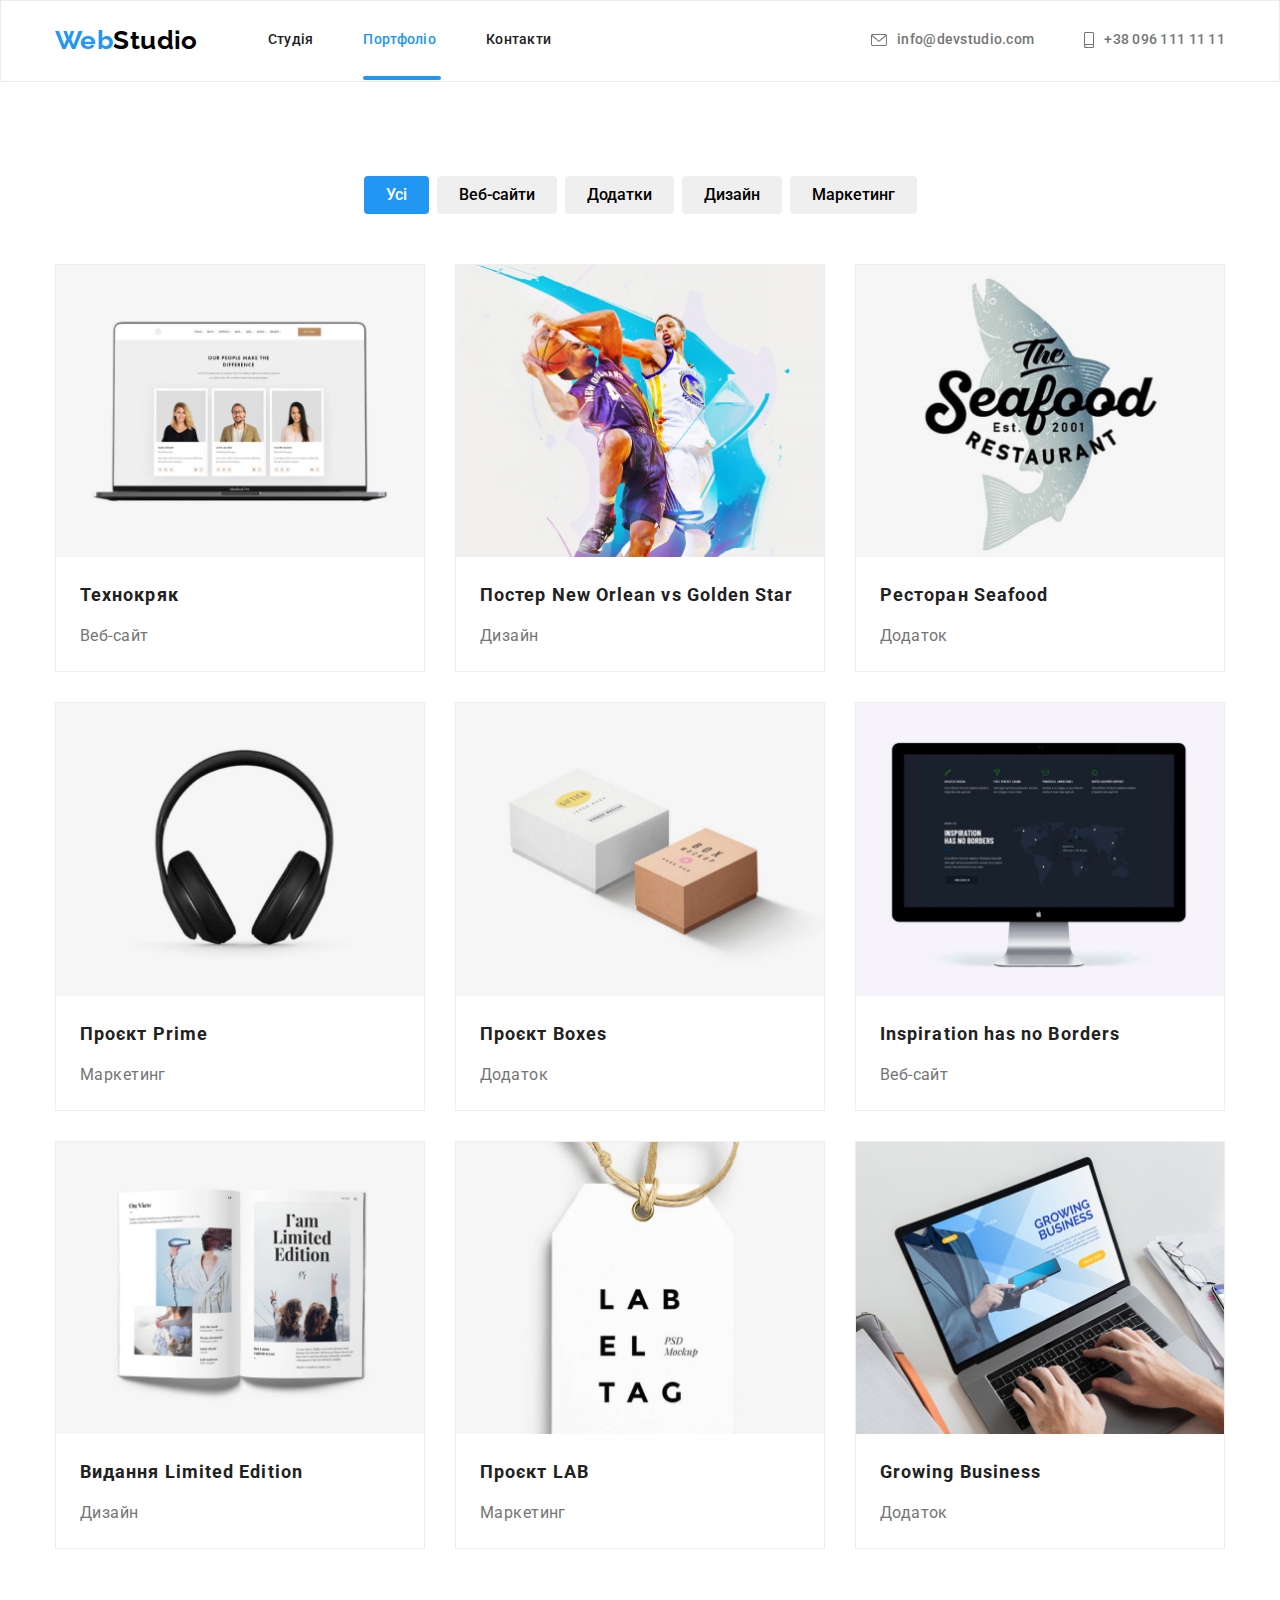
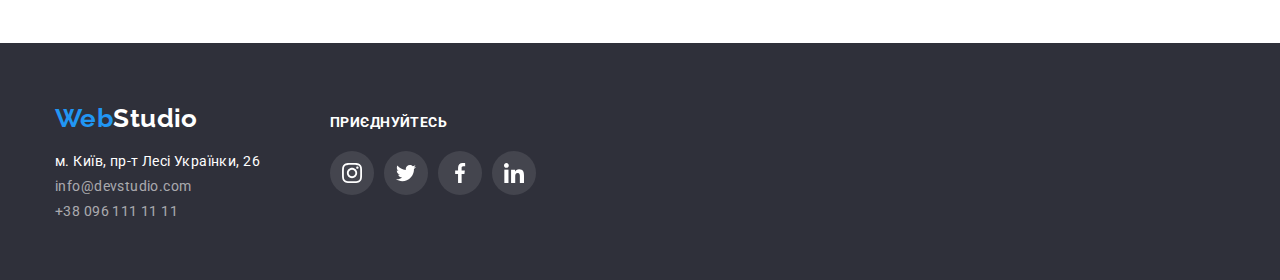
==== portfolio.html @ 60a37918 "виправляю переходи" ====
<!DOCTYPE html>
<html lang="uk">
<head>
    <meta charset="UTF-8">
    <meta name="viewport" content="width=device-width, initial-scale=1.0">
    <title>webstudio</title>
    <link rel="preconnect" href="https://fonts.googleapis.com">
    <link rel="preconnect" href="https://fonts.gstatic.com" crossorigin>
    <link href="https://fonts.googleapis.com/css2?family=Raleway:wght@700&family=Roboto:wght@400;500;700;900&display=swap"
        rel="stylesheet">
    <link rel="stylesheet" href="https://cdn.jsdelivr.net/npm/modern-normalize@1.1.0/modern-normalize.min.css">
    <link rel="stylesheet" href="./css/styles.css">
</head>
<body>
    <!--Шапка сайта-->
    <header class="page-header">
        <div class="container">
            <div class="page-header-container">
                <nav class="page-navigation">
                    <!--Логотип-->
                    <a class="logo link" href="./index.html"><span class="web">Web</span><span class="studio">Studio</span></a>
                        <ul class="menu-list list">
                            <li class="menu-item-studio">
                                <a class="menu-link link" href="./index.html">Студія</a>
                            </li>
                            <li class="menu-item">
                                <a class="menu-link-portfolio link" href="./portfolio.html">Портфоліо</a>
                            </li>
                            <li class="menu-item">
                                <a class="menu-link link" href="">Контакти</a>
                            </li> 
                        </ul>
                </nav>
                <div>
                    <ul class="menu-list list">
                        <li class="menu-contact">
                            <a class="contact-email link" href="mail:info@devstudio.com">
                                <svg  aria-label="іконка емейлу" class="contact-email-icon" width="16" height="12">
                                   <use href="./images/sprite.svg#icon-email"></use>
                                </svg>info@devstudio.com</a>                                
                        </li>
                        <li class="menu-contact">
                            <a class="contact-phone-number link" href="tel:+380961111111">
                                <svg  aria-label="іконка смфртфону" class="contact-phone-number-icon" width="10" height="16">
                                    <use href="./images/sprite.svg#icon-smartphone"></use>
                                 </svg>+38 096 111 11 11</a>
                        </li>
                    </ul>
                </div> 
            </div>           
        </div>               
    </header>    
    <main>
        <!--Герой-->  
        <section class="section">
            <div class="container">                        
                <h1 class="filters">filters</h1>
                    <ul class="filters-list list">
                        <li class="btn-card">
                            <button class="modal-open-btn-all" type="button">Усі</button>
                        </li>                     
                        <li class="btn-card">
                            <button class="modal-open-btn-portfolio" type="button">Веб-сайти</button>
                        </li>
                        <li class="btn-card">
                            <button class="modal-open-btn-portfolio" type="button">Додатки</button>
                        </li>
                        <li class="btn-card">
                            <button class="modal-open-btn-portfolio" type="button">Дизайн</button>
                        </li>
                        <li class="btn-card">
                            <button class="modal-open-btn-portfolio" type="button">Маркетинг</button>
                        </li>       
                    </ul>               
                
                    <ul class="portfolio-list">
                        <li class="portfolio-card"> 
                            <a href="" class="portfolio-card-link link">
                                <div class="portfolio-card-link-img-wrapper">
                                    <img src="./images/imgwebsite.jpg" alt="tehnokrjak" width="370" height="294"/>
                                    <p class="overlay-portfolio-card">Ресурс пропонує комплексні пропозиції з різним рівнем функціоналу та сервісів. Все це дозволить відвідувачу отримати вичерпні відомості про компанію чи приватну особу.
                                    </p>
                                </div>    
                                    <h2 class="projects-name">Технокряк</h2>
                                        <p class="projects-text">
                                            Веб-сайт
                                        </p>
                                        
                            </a>
                        </li>       
                        
                        <li class="portfolio-card">
                            <a href="" class="portfolio-card-link link">
                                <img src="./images/imgposter.jpg" alt="basketball" width="370" height="294"/>
                                    <h2 class="projects-name">Постер New Orlean vs Golden Star</h2>
                                        <p class="projects-text">
                                            Дизайн
                                        </p>
                            </a>            
                        </li>

                        <li class="portfolio-card">
                            <a href="" class="portfolio-card-link link">
                                <img src="./images/imgrestaurant.jpg" alt="fish" width="370" height="294"/>
                                    <h2 class="projects-name">Ресторан Seafood</h2>
                                        <p class="projects-text">
                                            Додаток
                                        </p>
                            </a>
                        </li>

                        <li class="portfolio-card">
                            <a href="" class="portfolio-card-link link">
                                <img src="./images/imgprime.jpg" alt="headphones" width="370" height="294"/>
                                    <h2 class="projects-name">Проєкт Prime</h2>
                                        <p class="projects-text">
                                            Маркетинг
                                        </p>
                            </a>
                        </li>

                        <li class="portfolio-card">
                            <a href="" class="portfolio-card-link link">
                                <img src="./images/imgboxes.jpg" alt="boxes" width="370" height="294"/>
                                    <h2 class="projects-name">Проєкт Boxes</h2>
                                        <p class="projects-text">
                                            Додаток
                                        </p>
                            </a>         
                        </li>

                        <li class="portfolio-card">
                            <a href="" class="portfolio-card-link link">
                                <img src="./images/imgwebsite2.jpg" alt="computer" width="370" height="294"/>
                                    <h2 class="projects-name">Inspiration has no Borders</h2>
                                        <p class="projects-text">
                                            Веб-сайт
                                        </p>
                            </a>
                        </li>

                        <li class="portfolio-card">
                            <a href="" class="portfolio-card-link link">
                                <img src="./images/imgedition.jpg" alt="book" width="370" height="294"/>
                                    <h2 class="projects-name">Видання Limited Edition</h2>
                                        <p class="projects-text">
                                            Дизайн
                                        </p>
                            </a>
                        </li>

                        <li class="portfolio-card">
                            <a href="" class="portfolio-card-link link">
                                <img src="./images/imgprojektlab.jpg" alt="tag" width="370" height="294"/>
                                    <h2 class="projects-name">Проєкт LAB</h2>
                                        <p class="projects-text">
                                            Маркетинг
                                        </p>
                            </a>
                        </li>

                        <li class="portfolio-card">
                            <a href="" class="portfolio-card-link link">
                                <img src="./images/imgaddition.jpg" alt="Business" width="370" height="294"/>
                                    <h2 class="projects-name">Growing Business</h2>
                                        <p class="projects-text">
                                            Додаток
                                        </p>
                            </a>
                        </li>                        
                    </ul>            
            </div>       
        </section>
         
    </main>
    <!--Підвал-->
    <footer class="footer">            
        <div class="container">
            <div class="adress-wrapper">
                <!--Логотип-->
                <a class="logo link" href="./index.html"><span class="web">Web</span><span class="studio-dark">Studio</span></a>
            
                <!--Адреса-->
                <address>
                    <ul class="footer-list">
                        <li class="adress">
                            <a class="adress-link link" href="">м. Київ, пр-т Лесі Українки, 26</a>
                        </li>
                        <li class="email">
                            <a class="footer-contact link" href="mail:info@devstudio.com">info@devstudio.com</a>
                        </li>
                        <li class="phone">
                            <a class="footer-contact link" href="tel:+380961111111">+38 096 111 11 11</a>
                        </li>
                    </ul>
                </address>      
            </div>                  
            <div class="footer-social-wrapper">
                <!--Соціальні мережі-->                
                    <h2 class="footer-social-title">приєднуйтесь</h2>
                        <ul class="footer-social-list list">
                            <li class="footer-social-list-icon">
                                <a href="" class="footer-social-list-link">
                                    <svg aria-label="instagram icon" class="social-list-icon">
                                        <use href="./images/sprite.svg#icon-instagram"></use>
                                    </svg>
                                </a>
                            </li>
                            <li class="footer-social-list-icon">
                                <a href="" class="footer-social-list-link">
                                    <svg aria-label="twitter icon" class="social-list-icon">
                                        <use href="./images/sprite.svg#icon-twitter"></use>
                                    </svg>
                                </a>
                            </li>
                            <li class="footer-social-list-icon">
                                <a href="" class="footer-social-list-link">
                                    <svg aria-label="facebook icon" class="social-list-icon">
                                        <use href="./images/sprite.svg#icon-facebook"></use>
                                    </svg>
                                </a>
                            </li>
                            <li class="footer-social-list-icon">
                                <a href="" class="footer-social-list-link">
                                    <svg aria-label="linkedin icon" class="social-list-icon">
                                        <use href="./images/sprite.svg#icon-linkedin"></use>
                                    </svg>
                                </a>
                            </li>
                        </ul>           
            </div>               
        </div>       
    </footer>     
</body>
</html>
---- css/styles.css ----
:root{
--primary-font: 'Roboto', sans-serif;
--secondary-font: 'Raleway', sans-serif;
--primary-text-color-theme-dark: #FFFFFF;
--secondary-text-color-theme-dark: rgba(255, 255, 255, 0.6);
--primary-text-color-theme-light:#757575 ;
--secondary-text-color-theme-light:#000000;
--primary-text-color-title: #212121;
--accent-color:#2196F3;
}

body{
    font-family: var(--primary-font);
    background-color: #fff;
    font-size: 14px;
    line-height: 1.14;
    letter-spacing: 0.03em;
}

html{
    box-sizing: border-box;
}

*::after
*::before{
    box-sizing: inherit;
}

.container{
    width: 1200px;
    margin-left: auto;
    margin-right: auto;
    padding-left: 15px;
    padding-right: 15px;
}

.page-header{
    background-color: #fff;
    padding-top: 24px;
    padding-bottom: 25px;
    border: 1px solid #ECECEC;
}

h1,
h2,
h3,
h4,
p{
    margin-top: 0;
    margin-bottom: 0;
}

ul,ol{
    margin-top: 0;
    margin-bottom: 0;
    padding-left: 0;
}

.link{
    text-decoration: none;
}

.list{
    list-style: none;
    padding-left: 0;
    margin: 0;
    display: flex;
    gap: 30px;
}

img{
    display: block;
    max-width: 100%;
    height: auto;
}

button{
    cursor: pointer;
}

/*--HEADER--*/

.logo{
    font-family: var(--secondary-font);
    font-weight: 700;
    font-size: 26px;
    line-height: 1.19;
    /* identical to box height */
    margin-right: 70px;
}

.web{
    color: var(--accent-color);
}

.studio{
    color: var(--secondary-text-color-theme-light);
}

.studio-dark{
    color:var(--primary-text-color-theme-dark);
}

.page-header-container{
    display: flex ;
    align-items: center;
    justify-content: space-between;
}

.page-navigation{
    display: flex ;
    align-items: center;
}

.menu-list{
    display: flex ;
    align-items: center;
    column-gap: 50px;
}

.menu-contact,    
.menu-item-studio,
.menu-item{
    font-weight: 500;
    letter-spacing: 0.02em;
    transition-property: color;
}

.menu-link{
    font-weight: 500;
    letter-spacing: 0.02em;
    color:var(--primary-text-color-title);
    transition-property: color;
}

.menu-link-studio{
    color: var(--accent-color);
    transition-property: color;
}

.menu-link-studio::after{
    position: absolute;
    content:"";
    display: block;
    width: 48px;
    height: 4px;
    background: var(--accent-color);
    border-radius: 2px;
    top: 76px;
}

.menu-link:hover,
.menu-link:focus{
    color: var(--accent-color);
}

.menu-item-studio:hover,
.menu-item:focus{
    color: var(--accent-color);
    cursor: pointer;
}

.contact-email,
.contact-phone-number{
    display: flex;
    font-weight: 500;
    letter-spacing: 0.02em;
    color: var(--primary-text-color-theme-light);
    align-items: center;
}

.contact-email-icon,
.contact-phone-number-icon{
    margin-right: 10px;
    fill: currentColor;
    transition-property: color;
}

.contact-email-icon:hover,
.contact-email-icon:focus{
    color: var(--accent-color);
}

.contact-email:hover,
.contact-email:focus{
    color: var(--accent-color);
    transition: transform 250ms cubic-bezier(0.4, 0, 0.2, 1)
}


/*--HERO--*/

.section{
    padding-top: 94px;
    padding-bottom: 94px;
}

.hero{
    padding: 200px 0; 
    background-color: #C4C4C4;
    background-image: linear-gradient(to right, rgba(47, 48, 58, 0.4), rgba(47, 48, 58, 0.4)),url(../images/hero/hero-desktop.jpg);
    background-size: cover;
    text-align: center;
    max-width: 1600px;
    margin: 0 auto;
    background-repeat: no-repeat;
    background-position: center;
}   

.overlay-hero{
    position: absolute;
    height: 100%;
    left: 0px;
    top: 0px;
    background: rgba(47, 48, 58, 0.4);
    overflow:auto;
    transform: translate Y (100%);
    transition: transform 250ms cubic-bezier(0.4, 0, 0.2, 1)
}

.hero-wrapper{
    position: relative;
    overflow: hidden;
}

.hero-wrapper .overlay-hero:hover,
.hero-wrapper .overlay-hero:hover:focus{
    transform: translate Y (100%);
    transition: transform 250ms cubic-bezier(0.4, 0, 0.2, 1);
    transform: translateY(0%);
}

.hero-title{
    font-weight: 900;
    font-size: 44px;
    line-height: 1.36;
    /* or 136% */
    text-align: center;
    letter-spacing: 0.06em;
    text-transform: uppercase;
    color: var(--primary-text-color-theme-dark);
    width: 696px;
    margin-left: auto;
    margin-right: auto;
    margin-bottom: 30px;
}

.modal-open-btn{
    background-color:var(--accent-color);
    font-weight: 700;
    font-size: 16px;
    line-height: 1.87;
     /* identical to box height, or 188% */
    display: inline-block;
    align-items: center;
    text-align: center;
    color: var(--primary-text-color-theme-dark);
    border: none;
    border-radius: 4px;
    width: 216px;
    height: 50px;
    transition: transform 250ms cubic-bezier(0.4, 0, 0.2, 1)
}

.modal-open-btn-all{
    font-family: var(--primary-font);
    font-weight: 500;
    font-size: 16px;
    line-height: 1.63;
    /* identical to box height, or 162% */
    text-align: center;
    background-color:var(--accent-color);
    color: var(--primary-text-color-theme-dark);
    border: none;
    border-radius: 4px;
    padding: 6px 22px;
    transition: transform 250ms cubic-bezier(0.4, 0, 0.2, 1)
}


.modal-open-btn-all:hover,
.modal-open-btn-all:focus{
    box-shadow: 0px 3px 1px rgba(0, 0, 0, 0.1), 0px 1px 2px rgba(0, 0, 0, 0.08), 0px 2px 2px rgba(0, 0, 0, 0.12);
    border-radius: 4px;
}

.modal-open-btn:hover,
.modal-open-btn:focus{
    background:var(--accent-color);
    color: var(--primary-text-color-theme-dark);
}

/*--PORTFOLIO--*/

.filters-list{
    display: flex ;
    justify-content: center;
    gap: 8px;
    margin-bottom: 50px;    
}

.portfolio-list{
    list-style: none;
    display: flex ;
    flex-wrap: wrap;
    gap: 30px;
}

.portfolio-card-link{
    display: block;
}

.portfolio-card-link:hover,
.portfolio-card-link:focus{
    box-shadow: 0px 1px 1px rgba(0, 0, 0, 0.12), 0px 4px 4px rgba(0, 0, 0, 0.06), 1px 4px 6px rgba(0, 0, 0, 0.16);
    transition: transform 250ms cubic-bezier(0.4, 0, 0.2, 1)
}

.modal-open-btn-portfolio{
    font-family: var(--primary-font);
    font-weight: 500;
    font-size: 16px;
    line-height: 1.63;
    /* identical to box height, or 162% */
    text-align: center;
    border: none;
    border-radius: 4px;
    padding: 6px 22px;
}

.modal-open-btn-portfolio:hover,
.modal-open-btn-portfolio:focus{
    background-color:var(--accent-color);
    color: var(--primary-text-color-theme-dark);
    box-shadow: 0px 3px 1px rgba(0, 0, 0, 0.1), 0px 1px 2px rgba(0, 0, 0, 0.08), 0px 2px 2px rgba(0, 0, 0, 0.12);
    border-radius: 4px;
    transition: transform 250ms cubic-bezier(0.4, 0, 0.2, 1)
}

.overlay-portfolio-card{
    position: absolute;
    width: 100%;
    height: 100%;
    top: 0;
    font-family: 'Roboto';
    font-style: normal;
    font-weight: 400;
    font-size: 18px;
    line-height: 1.56;
    /* or 156% */
    letter-spacing: 0.03em;
    color: #FFFFFF;
    padding: 63px 24px;
    background: rgba(33, 150, 243, 0.9);
    transform: translateY(100%);
    transform: transform 250ms linear;
}

.portfolio-card-link-img-wrapper{
    position: relative;
    overflow: hidden;
}

.portfolio-card-link-img-wrapper:hover .overlay-portfolio-card,
.portfolio-card-link-img-wrapper:focus .overlay-portfolio-card{
    transform: translate Y (100%);
    transition: transform 250ms cubic-bezier(0.4, 0, 0.2, 1);
    transform: translateY(0%);
}

.menu-link-portfolio::after{
    position: absolute;
    content:"";
    display: block;
    width: 78px;
    height: 4px;
    background: var(--accent-color);
    border-radius: 2px;
    top: 76px;
}

.menu-link-portfolio{
    color: var(--accent-color);
}

.portfolio-card{
    border: 1px solid #EEEEEE;
    flex-basis: calc(( 100% - 60px ) / 3);
}

/*--FEATURES--*/

.features-card{
    width: 270px;
    flex-basis: calc((100%-90px)/4);
}

.features-card-icon{
    background: #F5F4FA;
    border-radius: 4px;
    margin-bottom: 30px;
    height: 120px;
    display: flex;
    align-items: center;
    justify-content: center;
}

.features,
.filters,
.visually-hidden {
    position: absolute;
    white-space: nowrap;
    width: 1px;
    height: 1px;
    overflow: hidden;
    border: 0;
    padding: 0;
    clip: rect(0 0 0 0);
    clip-path: inset(50%);
    margin: -1px;
    color: var(--primary-text-color-theme-dark);
}

.features-name{
    font-size: 14px;
    line-height: 1.14;
    text-transform: uppercase;
    margin-bottom: 10px;
}

.projects-name{
    font-size: 18px;
    line-height: 2;
    /* identical to box height, or 200% */
    letter-spacing: 0.06em;
    padding-top: 20px;
    padding-left: 24px;
    padding-right: 24px;
    margin-bottom: 4px;
    color: #212121;
}

.features-text{
    line-height: 1.71;
    /* or 171% */
    color: var(--primary-text-color-theme-light);
}

.projects-text{
    font-size: 16px;
    line-height: 1.88;
    /* identical to box height, or 188% */
    color: var(--primary-text-color-theme-light);
    padding-top: 4px;
    padding-bottom: 20px;
    padding-left: 24px;
    padding-right: 24px;
}

/*--ACTIVITY--*/

.about-activity{
    padding-top: 0;
}

.box{
    position: relative;
}

.label{
    position: absolute;
    top: 100%;
    left: 100%;
    width: 370px;
    height: 70px;
    background: rgba(47, 48, 58, 0.8);
    transform: translate(-100%, -100%);
}

.box-text{
    font-weight: 700;
    font-size: 14px;
    line-height: 1.42;
    text-align: center;
    letter-spacing: 0.03em;
    text-transform: uppercase;
    color: #FFFFFF;
    margin-top: 27px;
    margin-bottom: 27px;
}

/*--TEAM--*/

.team{
    background-color: #F5F4FA;;
}

.social-list-icon{
    width: 20px;
    height: 20px;
    fill: currentColor;
}

.social-list{
    display: flex;
    justify-content: center;
    column-gap: 10px;
}

.social-list-link{
    display: flex;
    align-items: center;
    justify-content: center;
    width: 44px;
    height: 44px;
    border-radius: 50%; 
    background-color: var(--primary-text-color-theme-dark);  
    color: #AFB1B8; 
}

.social-list-link:hover,
.social-list-link:focus{
    background-color: var(--accent-color);
    color: var(--primary-text-color-theme-dark);
    transition: transform 250ms cubic-bezier(0.4, 0, 0.2, 1)
}

.social-list-icon:hover ,
.social-list-icon:focus {
    background-color: var(--accent-color);
}

.team-card{
    flex-basis: calc((100%-90px)/4);
    background: var(--primary-text-color-theme-dark);
    /* material shadow v1 */
    box-shadow: 0px 1px 3px rgba(0, 0, 0, 0.12), 0px 1px 1px rgba(0, 0, 0, 0.14), 0px 2px 1px rgba(0, 0, 0, 0.2);
    border-radius: 0px 0px 4px 4px;
}

.team-content-wrapper{
    padding-top: 30px;
    padding-bottom: 30px;
    box-shadow: 0px 1px 3px rgba(0, 0, 0, 0.12), 0px 1px 1px rgba(0, 0, 0, 0.14), 0px 2px 1px rgba(0, 0, 0, 0.2);
    border-radius: 0px 0px 4px 4px;
}

.section-title{
    font-size: 36px;
    line-height: 1.17;
    text-align: center;
    margin-bottom: 50px;
}

.team-name{
    font-weight: 500;
    font-size: 16px;
    line-height: 1.19;
    /* identical to box height */
    text-align: center;
    margin: 0 0 10px 0;
}

.team-name-profession{
    font-size: 16px;
    line-height: 1.18;
    /* identical to box height */
    text-align: center;
    color: var(--primary-text-color-theme-light);
    margin-bottom: 16px;
}

/*--CLIENTS--*/

.customers-logo{
    fill: currentColor;
}

.customers-card{
    width: 170px;
    height: 92px;
    border: 1px solid #AFB1B8;
    border-radius: 4px;
}

.customers-card:hover,
.customers-card:focus{
    border-color: var(--accent-color);
    transition: transform 250ms cubic-bezier(0.4, 0, 0.2, 1)
}

.customers-list{
    display: flex;
    column-gap: 30px;
}

.customers-link{
    width: 100%;
    height: 100%;
    display: flex;
    align-items: center;
    justify-content: center;
    color: #AFB1B8;
}
  

.customers-link:hover,
.customers-link:focus{
    color: var(--accent-color);
    transition: transform 250ms cubic-bezier(0.4, 0, 0.2, 1)
}

/*--FOOTER--*/

.footer-social-list-link:hover,
.footer-social-list-link:focus{
    background-color: var(--accent-color);
    transition: transform 250ms cubic-bezier(0.4, 0, 0.2, 1)
}

.footer-social-title{
    font-size: 14px;
    line-height: 1.14;
    letter-spacing: 0.03em;
    text-transform: uppercase;
    color: var(--primary-text-color-theme-dark);
    margin-bottom: 20px;
}

.footer-social-list-link{
    display: flex;
    align-items: center;
    justify-content: center;
    width: 44px;
    height: 44px;
    border-radius: 50%;
    background-color: rgba(255, 255, 255, 0.1);
    color: var(--primary-text-color-theme-dark);
}

.footer{
    background-color: #2F303A;
    padding: 60px 0;
}

.footer .container{
    display: flex;
    gap: 70px;
    align-items: baseline;
}

.footer .logo{
    margin-right: 0;
    display: block;
    margin-bottom: 20px;
}

.footer-list{
    list-style: none;
    margin-right: 0;
    margin-bottom: 0;
    display: flex;
    flex-direction: column;
    gap: 9px;
}

.adress,
.email,
.phone{
    font-style: normal;
 }

.adress-link{
    color: var(--primary-text-color-theme-dark);
    margin-right: 0;
    margin-bottom: 9px;
}

.footer-contact{
    margin-bottom: 9px;
    color: var(--secondary-text-color-theme-dark);
}   

.footer-contact:hover,
.footer-contact:focus{
    color: var(--accent-color);
    transition: transform 250ms cubic-bezier(0.4, 0, 0.2, 1)
}

.footer-social-list{
    gap: 10px;
}

.backdrop{
    position: absolute;
    width: 528px;
    height: 581px;
    left: 536px;
    top: 221px;
    background: #FFFFFF;
    box-shadow: 0px 1px 3px rgba(0, 0, 0, 0.12), 0px 1px 1px rgba(0, 0, 0, 0.14), 0px 2px 1px rgba(0, 0, 0, 0.2);
    border-radius: 4px;
    opacity: 1;
    visibility: visible;
    pointer-events: auto;
    transition: opasity 250ms cubic-bezier(0.4, 0, 0.2, 1), visibility 250ms cubic-bezier(0.4, 0, 0.2, 1);
}

.backdrop.is-hidden{
    visibility: hidden;
    opacity: 0;
    pointer-events: none;
}

.modal{
    position: absolute; 
    width: 528px;
    height: 581px;
    left: 50%;
    top: 50%;
    background: rgba(0, 0, 0, 0.2);
    transform: translate(-50%, -50%);
}

.modal-close-btn{
    position: absolute;
    top: 0;
    right: 0;
    display: flex;
    align-items: center;
    justify-content: center;
    width: 30px;
    height: 30px;
    border-radius: 50%;
    background: #FFFFFF;
    border: 1px solid rgba(0, 0, 0, 0.1);
    padding: 0;
}
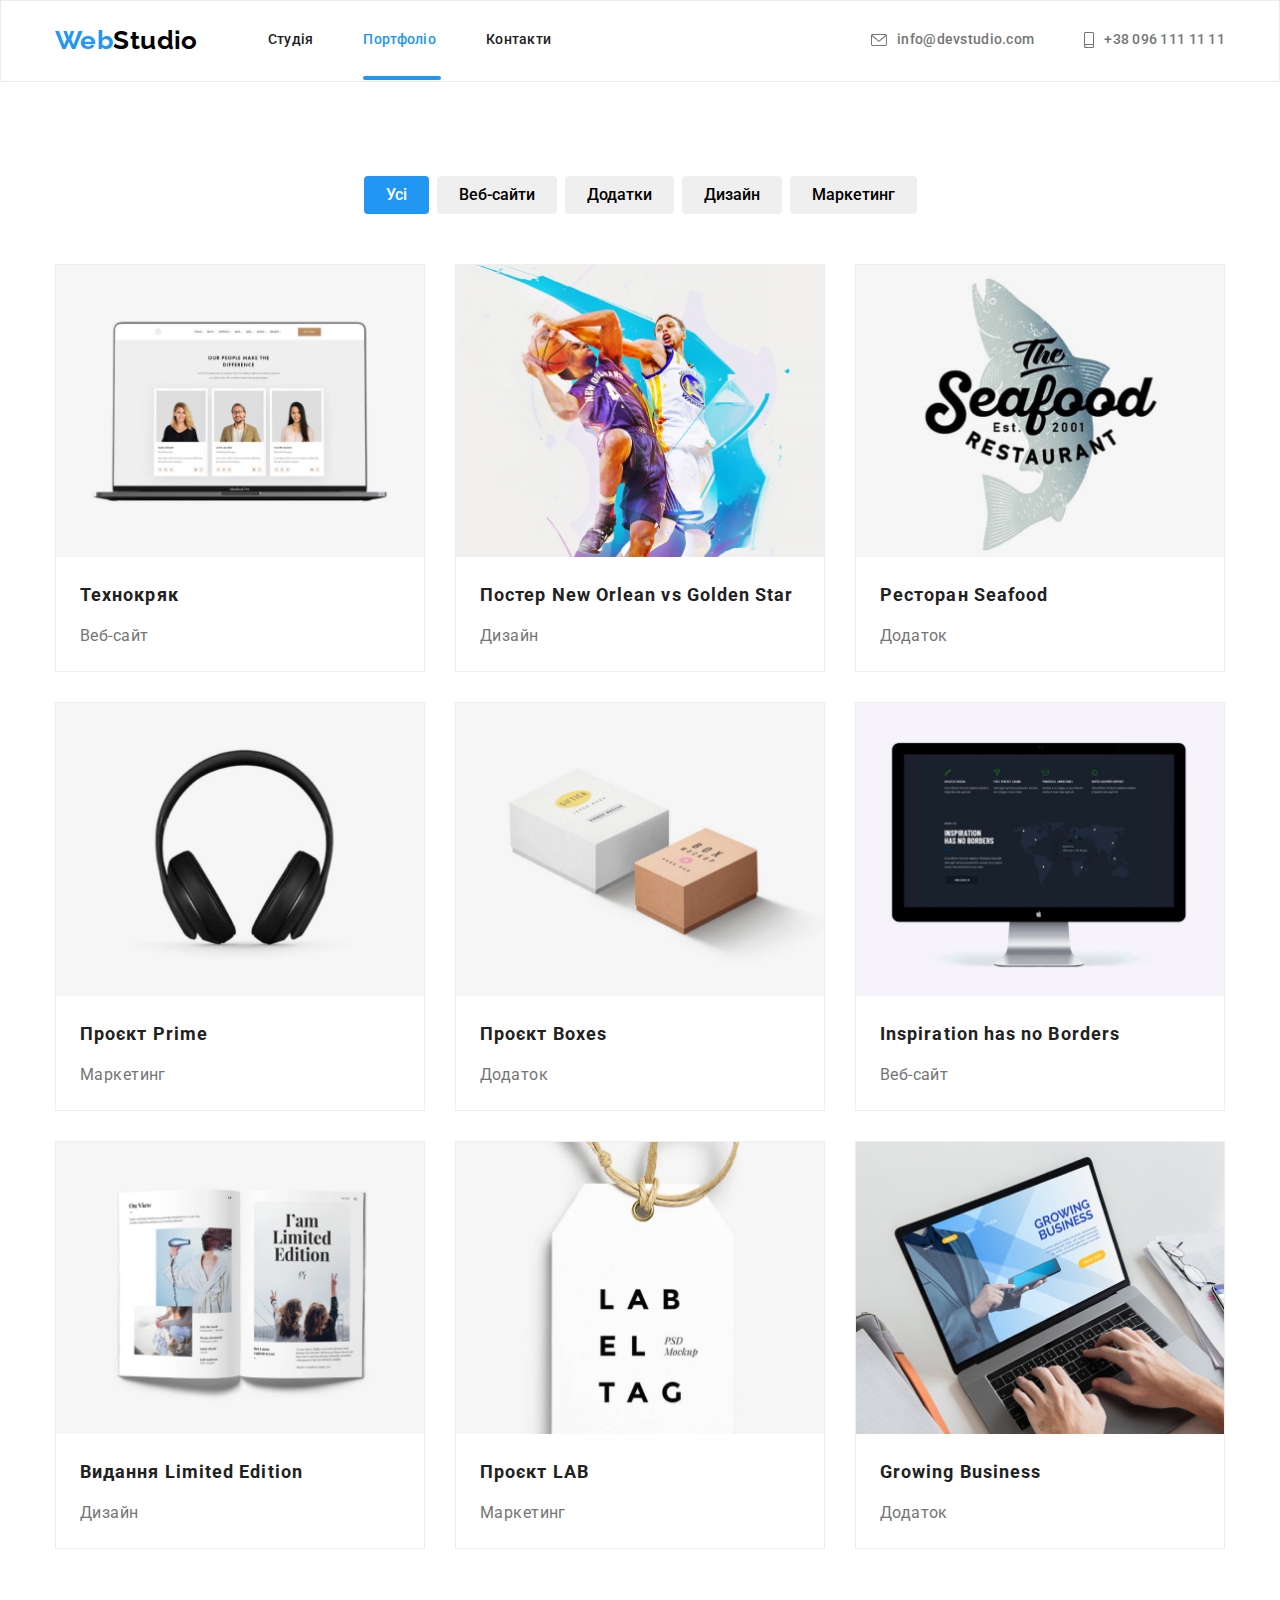
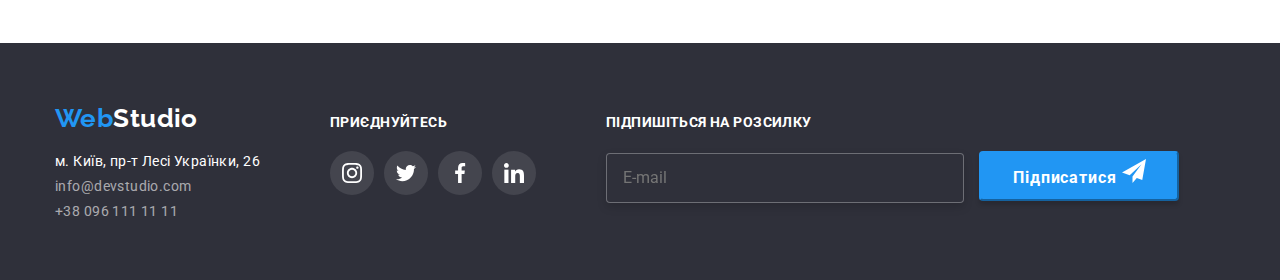
==== commit 480282fc: "додаю репозиторій дз 6" ====
--- a/portfolio.html
+++ b/portfolio.html
@@ -228,7 +228,23 @@
                                 </a>
                             </li>
                         </ul>           
-            </div>               
+            </div>  
+            <!--Розсилка-->
+            <div>
+                <h2 class="footer-email-title">Підпишіться на розсилку</h2>
+                <span class="footer-email-input-wrapper">
+                    <input type="text"
+                    class="footer-email-input-form"
+                    required pattern="[a-z]+"
+                    name="user_name"
+                    placeholder="E-mail"/>
+                    <button type="submit" class="footer-email-button-submit">
+                        Підписатися
+                        <svg aria-label="іконка повідомлення" class="footer-email-input-form-icon" width="24" height="24">
+                            <use href="./images/sprite.svg#icon-send"></use>
+                        </svg></button>
+                </span>    
+            </div>                          
         </div>       
     </footer>     
 </body>
--- a/css/styles.css
+++ b/css/styles.css
@@ -118,24 +118,28 @@
     column-gap: 50px;
 }
 
+.menu-item-studio,
+.menu-item{
+    transition: color 250ms cubic-bezier(0.4, 0, 0.2, 1)
+}
+
+
 .menu-contact,    
 .menu-item-studio,
 .menu-item{
     font-weight: 500;
     letter-spacing: 0.02em;
-    transition-property: color;
 }
 
 .menu-link{
     font-weight: 500;
     letter-spacing: 0.02em;
     color:var(--primary-text-color-title);
-    transition-property: color;
+    transition: color 250ms cubic-bezier(0.4, 0, 0.2, 1)
 }
 
 .menu-link-studio{
     color: var(--accent-color);
-    transition-property: color;
 }
 
 .menu-link-studio::after{
@@ -167,13 +171,13 @@
     letter-spacing: 0.02em;
     color: var(--primary-text-color-theme-light);
     align-items: center;
+    transition: color 250ms cubic-bezier(0.4, 0, 0.2, 1)
 }
 
 .contact-email-icon,
 .contact-phone-number-icon{
     margin-right: 10px;
     fill: currentColor;
-    transition-property: color;
 }
 
 .contact-email-icon:hover,
@@ -183,10 +187,18 @@
 
 .contact-email:hover,
 .contact-email:focus{
+    color: var(--accent-color);  
+}
+
+.contact-phone-number:hover,
+.contact-phone-number:focus{
     color: var(--accent-color);
-    transition: transform 250ms cubic-bezier(0.4, 0, 0.2, 1)
-}
-
+}
+
+.contact-phone-number-icon:hover,
+.contact-phone-number-icon:focus{
+    color: var(--accent-color);
+}
 
 /*--HERO--*/
 
@@ -259,7 +271,8 @@
     border-radius: 4px;
     width: 216px;
     height: 50px;
-    transition: transform 250ms cubic-bezier(0.4, 0, 0.2, 1)
+    transition: background-color 250ms cubic-bezier(0.4, 0, 0.2, 1);
+    transition: color 250ms cubic-bezier(0.4, 0, 0.2, 1)
 }
 
 .modal-open-btn-all{
@@ -274,9 +287,9 @@
     border: none;
     border-radius: 4px;
     padding: 6px 22px;
-    transition: transform 250ms cubic-bezier(0.4, 0, 0.2, 1)
-}
-
+    transition: background-color 250ms cubic-bezier(0.4, 0, 0.2, 1);
+    transition: color 250ms cubic-bezier(0.4, 0, 0.2, 1)
+}
 
 .modal-open-btn-all:hover,
 .modal-open-btn-all:focus{
@@ -308,24 +321,24 @@
 
 .portfolio-card-link{
     display: block;
+    transition: box-shadow 250ms cubic-bezier(0.4, 0, 0.2, 1);
 }
 
 .portfolio-card-link:hover,
 .portfolio-card-link:focus{
     box-shadow: 0px 1px 1px rgba(0, 0, 0, 0.12), 0px 4px 4px rgba(0, 0, 0, 0.06), 1px 4px 6px rgba(0, 0, 0, 0.16);
-    transition: transform 250ms cubic-bezier(0.4, 0, 0.2, 1)
 }
 
 .modal-open-btn-portfolio{
     font-family: var(--primary-font);
     font-weight: 500;
     font-size: 16px;
-    line-height: 1.63;
-    /* identical to box height, or 162% */
+    line-height: 1.62;
     text-align: center;
     border: none;
     border-radius: 4px;
     padding: 6px 22px;
+    transition: background-color 250ms cubic-bezier(0.4, 0, 0.2, 1), color 250ms cubic-bezier(0.4, 0, 0.2, 1), box-shadow 250ms cubic-bezier(0.4, 0, 0.2, 1);
 }
 
 .modal-open-btn-portfolio:hover,
@@ -333,8 +346,7 @@
     background-color:var(--accent-color);
     color: var(--primary-text-color-theme-dark);
     box-shadow: 0px 3px 1px rgba(0, 0, 0, 0.1), 0px 1px 2px rgba(0, 0, 0, 0.08), 0px 2px 2px rgba(0, 0, 0, 0.12);
-    border-radius: 4px;
-    transition: transform 250ms cubic-bezier(0.4, 0, 0.2, 1)
+    border-radius: 4px;    
 }
 
 .overlay-portfolio-card{
@@ -347,13 +359,12 @@
     font-weight: 400;
     font-size: 18px;
     line-height: 1.56;
-    /* or 156% */
     letter-spacing: 0.03em;
     color: #FFFFFF;
     padding: 63px 24px;
     background: rgba(33, 150, 243, 0.9);
     transform: translateY(100%);
-    transform: transform 250ms linear;
+    transition: transform 250ms cubic-bezier(0.4, 0, 0.2, 1);
 }
 
 .portfolio-card-link-img-wrapper{
@@ -361,8 +372,8 @@
     overflow: hidden;
 }
 
-.portfolio-card-link-img-wrapper:hover .overlay-portfolio-card,
-.portfolio-card-link-img-wrapper:focus .overlay-portfolio-card{
+.portfolio-card-link:hover .overlay-portfolio-card,
+.portfolio-card-link:focus .overlay-portfolio-card{
     transform: translate Y (100%);
     transition: transform 250ms cubic-bezier(0.4, 0, 0.2, 1);
     transform: translateY(0%);
@@ -431,7 +442,6 @@
 .projects-name{
     font-size: 18px;
     line-height: 2;
-    /* identical to box height, or 200% */
     letter-spacing: 0.06em;
     padding-top: 20px;
     padding-left: 24px;
@@ -516,13 +526,14 @@
     border-radius: 50%; 
     background-color: var(--primary-text-color-theme-dark);  
     color: #AFB1B8; 
+    fill: currentColor;
+    transition: background-color 250ms cubic-bezier(0.4, 0, 0.2, 1), color 250ms cubic-bezier(0.4, 0, 0.2, 1)
 }
 
 .social-list-link:hover,
 .social-list-link:focus{
     background-color: var(--accent-color);
     color: var(--primary-text-color-theme-dark);
-    transition: transform 250ms cubic-bezier(0.4, 0, 0.2, 1)
 }
 
 .social-list-icon:hover ,
@@ -538,21 +549,21 @@
     border-radius: 0px 0px 4px 4px;
 }
 
-.team-content-wrapper{
+.team-content-wrapper {
     padding-top: 30px;
     padding-bottom: 30px;
     box-shadow: 0px 1px 3px rgba(0, 0, 0, 0.12), 0px 1px 1px rgba(0, 0, 0, 0.14), 0px 2px 1px rgba(0, 0, 0, 0.2);
     border-radius: 0px 0px 4px 4px;
 }
 
-.section-title{
+.section-title {
     font-size: 36px;
     line-height: 1.17;
     text-align: center;
     margin-bottom: 50px;
 }
 
-.team-name{
+.team-name {
     font-weight: 500;
     font-size: 16px;
     line-height: 1.19;
@@ -561,7 +572,7 @@
     margin: 0 0 10px 0;
 }
 
-.team-name-profession{
+.team-name-profession {
     font-size: 16px;
     line-height: 1.18;
     /* identical to box height */
@@ -572,7 +583,7 @@
 
 /*--CLIENTS--*/
 
-.customers-logo{
+.customers-logo {
     fill: currentColor;
 }
 
@@ -586,7 +597,6 @@
 .customers-card:hover,
 .customers-card:focus{
     border-color: var(--accent-color);
-    transition: transform 250ms cubic-bezier(0.4, 0, 0.2, 1)
 }
 
 .customers-list{
@@ -601,24 +611,23 @@
     align-items: center;
     justify-content: center;
     color: #AFB1B8;
+    transition: color 250ms cubic-bezier(0.4, 0, 0.2, 1), border-color 250ms cubic-bezier(0.4, 0, 0.2, 1)
 }
   
-
 .customers-link:hover,
-.customers-link:focus{
-    color: var(--accent-color);
-    transition: transform 250ms cubic-bezier(0.4, 0, 0.2, 1)
+.customers-link:focus {    
+    color: var(--accent-color); 
 }
 
 /*--FOOTER--*/
 
 .footer-social-list-link:hover,
-.footer-social-list-link:focus{
+.footer-social-list-link:focus {
     background-color: var(--accent-color);
-    transition: transform 250ms cubic-bezier(0.4, 0, 0.2, 1)
-}
-
-.footer-social-title{
+    
+}
+
+.footer-social-title {
     font-size: 14px;
     line-height: 1.14;
     letter-spacing: 0.03em;
@@ -627,7 +636,7 @@
     margin-bottom: 20px;
 }
 
-.footer-social-list-link{
+.footer-social-list-link {
     display: flex;
     align-items: center;
     justify-content: center;
@@ -636,26 +645,27 @@
     border-radius: 50%;
     background-color: rgba(255, 255, 255, 0.1);
     color: var(--primary-text-color-theme-dark);
-}
-
-.footer{
+    transition: background-color 250ms cubic-bezier(0.4, 0, 0.2, 1)
+}
+
+.footer {
     background-color: #2F303A;
     padding: 60px 0;
 }
 
-.footer .container{
+.footer .container {
     display: flex;
     gap: 70px;
     align-items: baseline;
 }
 
-.footer .logo{
+.footer .logo {
     margin-right: 0;
     display: block;
     margin-bottom: 20px;
 }
 
-.footer-list{
+.footer-list {
     list-style: none;
     margin-right: 0;
     margin-bottom: 0;
@@ -666,37 +676,94 @@
 
 .adress,
 .email,
-.phone{
+.phone {
     font-style: normal;
  }
 
-.adress-link{
+.adress-link {
     color: var(--primary-text-color-theme-dark);
     margin-right: 0;
     margin-bottom: 9px;
 }
 
-.footer-contact{
+.footer-contact {
     margin-bottom: 9px;
     color: var(--secondary-text-color-theme-dark);
+    transition: color 250ms cubic-bezier(0.4, 0, 0.2, 1)
 }   
 
 .footer-contact:hover,
-.footer-contact:focus{
+.footer-contact:focus {
     color: var(--accent-color);
-    transition: transform 250ms cubic-bezier(0.4, 0, 0.2, 1)
-}
-
-.footer-social-list{
+}
+
+.footer-social-list {
     gap: 10px;
 }
+
+/*--MAILING--*/
+
+.footer-email-title{
+    font-weight: 700;
+    font-size: 14px;
+    line-height: 1.14;
+    letter-spacing: 0.03em;
+    text-transform: uppercase;
+    color: #FFFFFF;
+    margin-bottom: 20px;
+}
+
+.footer-email-input-wrapper {
+    position: relative;
+    display: block;
+}
+
+.footer-email-input-form{
+    width: 358px;
+    height: 50px;
+    background: #2F303A;
+    border: 1px solid rgba(255, 255, 255, 0.3);
+    filter: drop-shadow(0px 4px 4px rgba(0, 0, 0, 0.15));
+    border-radius: 4px;
+    margin-right: 12px;
+    padding-left: 16px;
+    padding-top: 15px;
+    padding-bottom: 15px;
+    font-weight: 400;
+    font-size: 16px;
+    line-height: 1.25;
+    color: rgba(255, 255, 255, 0.6);
+}
+
+.footer-email-button-submit{
+    width: 200px;
+    height: 50px;
+    background: #2196F3;
+    box-shadow: 0px 4px 4px rgba(0, 0, 0, 0.15);
+    border-radius: 4px;
+    border-color: #2196F3;
+    margin: auto;
+    font-weight: 700;
+    font-size: 16px;
+    line-height: 1.88;
+    align-items: center;
+    text-align: center;
+    letter-spacing: 0.06em;
+    color: #FFFFFF;
+}
+
+.footer-email-input-form-icon{
+    fill: #FFFFFF;
+}
+
+/*--BACKDROP--*/
 
 .backdrop{
     position: absolute;
-    width: 528px;
-    height: 581px;
-    left: 536px;
-    top: 221px;
+    width: 1600px;
+    height: 1024px;
+    top: 24px;
+    left: 0;
     background: #FFFFFF;
     box-shadow: 0px 1px 3px rgba(0, 0, 0, 0.12), 0px 1px 1px rgba(0, 0, 0, 0.14), 0px 2px 1px rgba(0, 0, 0, 0.2);
     border-radius: 4px;
@@ -718,21 +785,164 @@
     height: 581px;
     left: 50%;
     top: 50%;
-    background: rgba(0, 0, 0, 0.2);
+    background: #FFFFFF;
+    box-shadow: 0px 1px 3px rgba(0, 0, 0, 0.12), 0px 1px 1px rgba(0, 0, 0, 0.14), 0px 2px 1px rgba(0, 0, 0, 0.2);
+    border-radius: 4px;
+    padding: 40px;
     transform: translate(-50%, -50%);
-}
-
-.modal-close-btn{
+    transition: transform 250ms cubic-bezier(0.4, 0, 0.2, 1), visibility 250ms cubic-bezier(0.4, 0, 0.2, 1);
+}
+
+.modal-form-title {
+    font-family: 'Roboto';
+    font-style: normal;
+    font-weight: 700;
+    font-size: 20px;
+    line-height: 1.15;
+    text-align: center;
+    letter-spacing: 0.03em;
+    margin-bottom: 12px;
+}
+
+.modal-form {
+    display: flex;
+    flex-direction: column;
+}
+
+.modal-form-input {
+   width: 100%;
+   height: 40px;
+   border: 1px solid rgba(33, 33, 33, 0.2);
+   border-radius: 4px;
+   padding-left: 42px;
+   transition: border-color 250ms linear;
+}
+
+.modal-form-field-desc {
+    display: block;
+    font-size: 12px;
+    color: #757575;
+    margin-bottom: 4px;
+}
+
+.modal-form-field {
+    margin-bottom: 10px;
+}
+
+.modal-form-input-icon {
     position: absolute;
-    top: 0;
-    right: 0;
+    top: 25%;
+    left: 12px;
+    transform: translate(-25%);
+    display: block;
+    width: 18px;
+    height: 18px;
+    background-color: #FFFFFF;
+    transition: background-color 250ms linear;
+}
+
+.modal-form-input-wrapper {
+    position: relative;
+    display: block;
+}
+
+.modal-form-input:focus + .modal-form-input-icon {
+    fill: #2196F3;
+}
+
+.modal-form-input:focus {
+    outline: none;
+    border-color:#2196F3;
+}
+
+.modal-form-message {
+    background-color: #FFFFFF;
+    width: 100%;
+    height: 120px;
+    color: #757575;
+    border: 1px solid rgba(33, 33, 33, 0.2);
+    border-radius: 4px;
+    padding: 15px;
+    resize: none;
+    transition: border-color 250ms linear;
+}
+
+.modal-form-message:focus {
+    outline: none;
+    border-color:#2196F3;
+}
+
+.modal-form-message::placeholder {
+    text-transform: uppercase;
+    color: rgba(117, 117, 117, 0.5);
+}
+
+.modal-form-own-checkbox {
+    width: 20px;
+    height: 20px;
+    border: 1px solid #212121;
+    border-radius: 4px;
+    margin-right: 10px;
+    cursor: pointer;
+}
+
+.modal-form-own-checkbox-icon {
+    display: none;
+    fill: #FFFFFF;
+}
+
+.modal-form-check:checked + .modal-form-own-checkbox {
+    background-color:#2196F3;
+}
+
+.modal-form-check:checked + .modal-form-own-checkbox .modal-form-own-checkbox-icon {
+    display: block;
+    fill: #FFFFFF;
+}
+
+.modal-form-check-field {
+    display: flex;
+    align-items: center;
+    margin-bottom: 20px;
+}
+
+.modal-form-check {
+    position: absolute;
+    appearance: none;
+}
+
+.modal-button-submit {
+    width: 200px;
+    height: 50px;
+    background: #2196F3;
+    box-shadow: 0px 4px 4px rgba(0, 0, 0, 0.15);
+    border-radius: 4px;
+    border-color: #2196F3;
+    margin: auto;
+    font-weight: 700;
+    font-size: 16px;
+    line-height: 1.88;
+    align-items: center;
+    text-align: center;
+    letter-spacing: 0.06em;
+    color: #FFFFFF;
+    transition: border-color 250ms cubic-bezier(0.4, 0, 0.2, 1);
+    transition: color 250ms cubic-bezier(0.4, 0, 0.2, 1)
+}
+
+
+.modal-close-btn {
+    position: absolute;
+    top: 3px;
+    right: 4px;
     display: flex;
     align-items: center;
     justify-content: center;
-    width: 30px;
-    height: 30px;
+    width: 18px;
+    height: 18px;
     border-radius: 50%;
     background: #FFFFFF;
     border: 1px solid rgba(0, 0, 0, 0.1);
     padding: 0;
-}+}
+
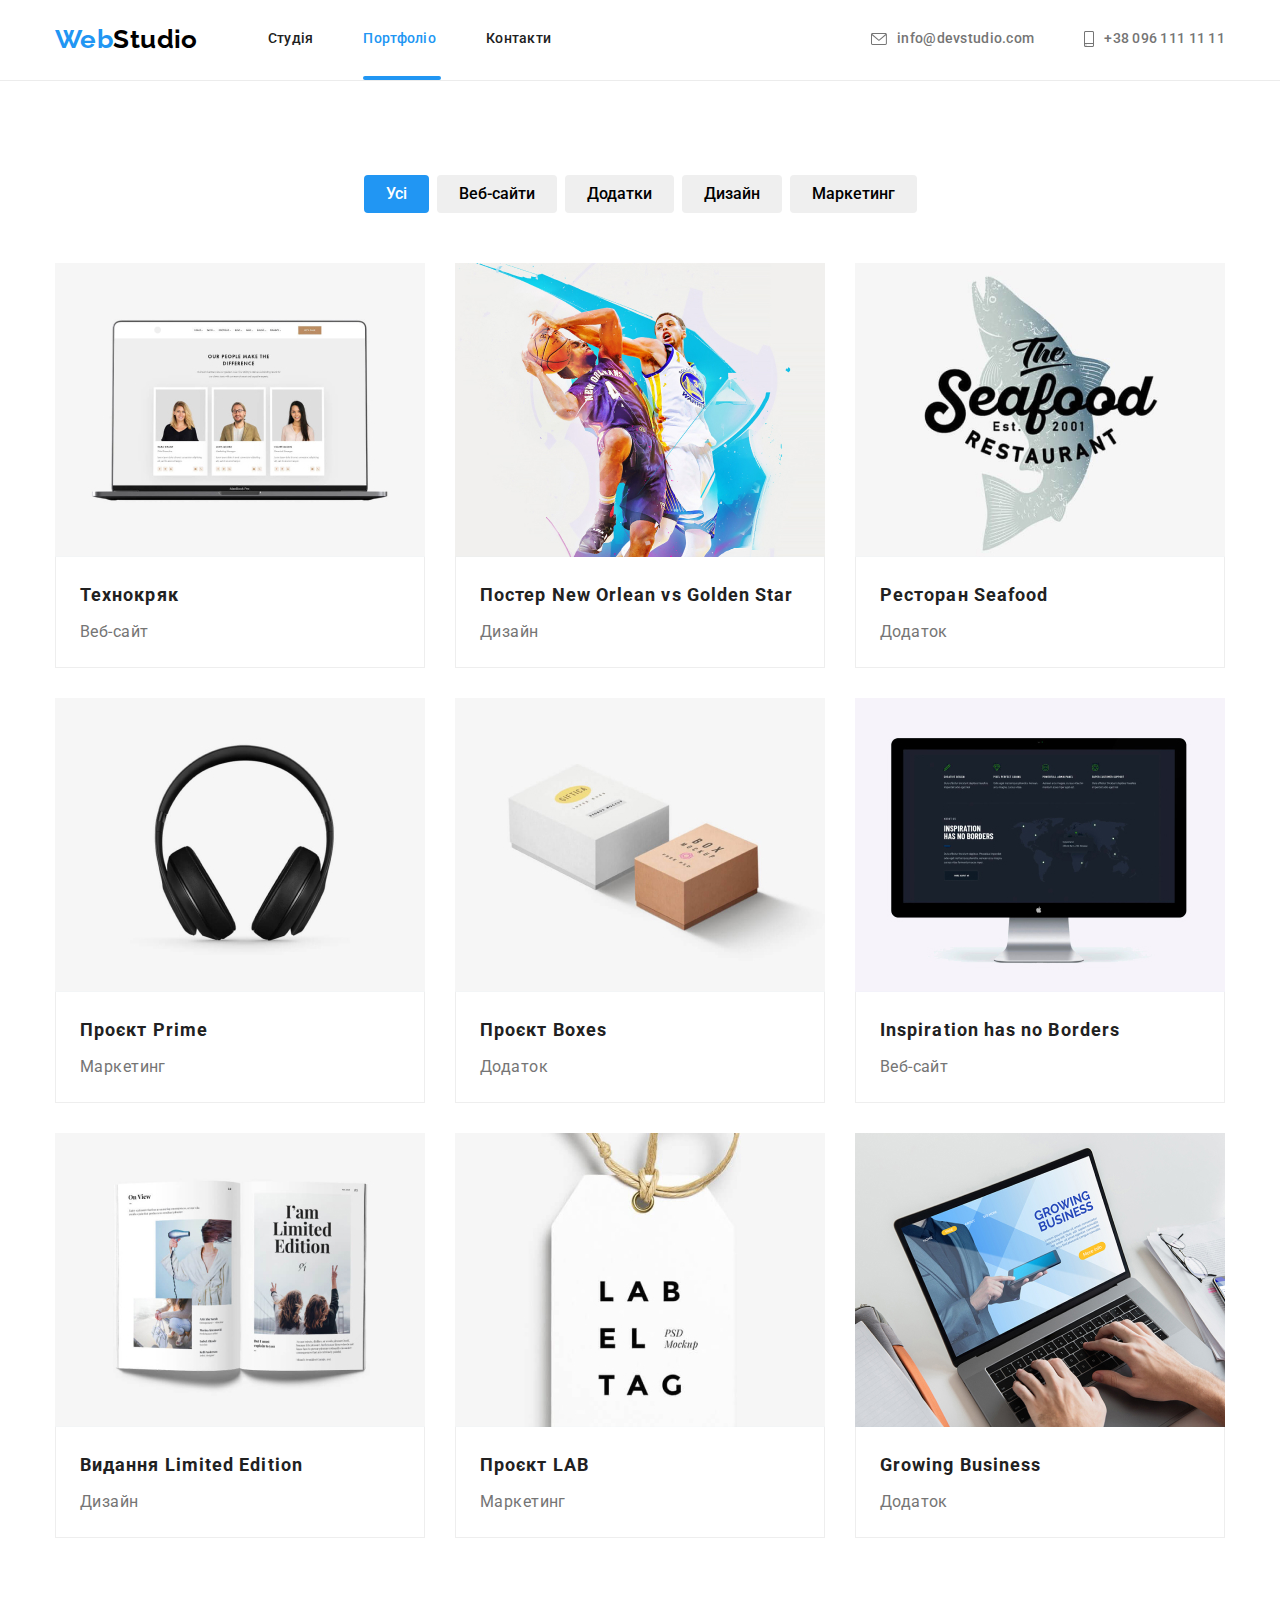
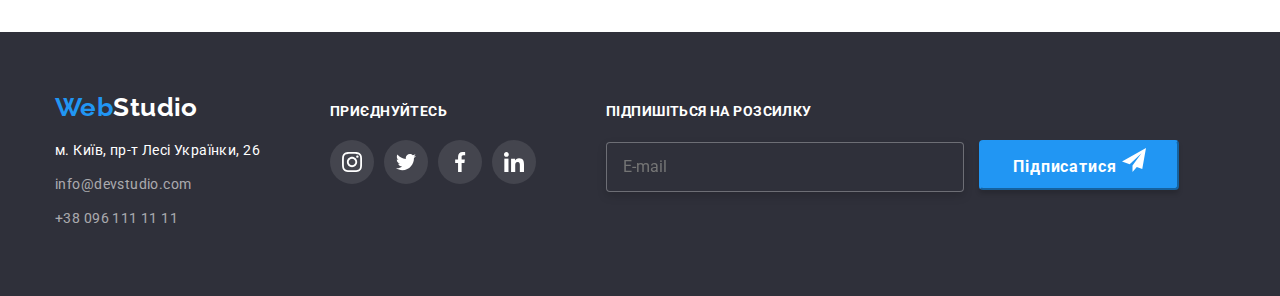
==== commit a18095cd: "виправляю html, css з 5 дз" ====
--- a/portfolio.html
+++ b/portfolio.html
@@ -80,95 +80,144 @@
                                     <img src="./images/imgwebsite.jpg" alt="tehnokrjak" width="370" height="294"/>
                                     <p class="overlay-portfolio-card">Ресурс пропонує комплексні пропозиції з різним рівнем функціоналу та сервісів. Все це дозволить відвідувачу отримати вичерпні відомості про компанію чи приватну особу.
                                     </p>
+                                </div>
+                                <div class="portfolio-card-info">
+                                    <h2 class="projects-name">Технокряк</h2>
+                                        <p class="projects-text">
+                                            Веб-сайт
+                                        </p> 
                                 </div>    
-                                    <h2 class="projects-name">Технокряк</h2>
-                                        <p class="projects-text">
-                                            Веб-сайт
-                                        </p>
-                                        
                             </a>
                         </li>       
                         
                         <li class="portfolio-card">
                             <a href="" class="portfolio-card-link link">
-                                <img src="./images/imgposter.jpg" alt="basketball" width="370" height="294"/>
+                                <div class="portfolio-card-link-img-wrapper">
+                                    <img src="./images/imgposter.jpg" alt="basketball" width="370" height="294"/>
+                                    <p class="overlay-portfolio-card">Ресурс пропонує комплексні пропозиції з різним рівнем функціоналу та сервісів. Все це дозволить відвідувачу отримати вичерпні відомості про компанію чи приватну особу.
+                                    </p>
+                                </div>                                
+                                <div class="portfolio-card-info">
                                     <h2 class="projects-name">Постер New Orlean vs Golden Star</h2>
                                         <p class="projects-text">
                                             Дизайн
                                         </p>
+                                </div>    
                             </a>            
                         </li>
 
                         <li class="portfolio-card">
                             <a href="" class="portfolio-card-link link">
-                                <img src="./images/imgrestaurant.jpg" alt="fish" width="370" height="294"/>
+                                <div class="portfolio-card-link-img-wrapper">
+                                    <img src="./images/imgrestaurant.jpg" alt="fish" width="370" height="294"/>
+                                    <p class="overlay-portfolio-card">Ресурс пропонує комплексні пропозиції з різним рівнем функціоналу та сервісів. Все це дозволить відвідувачу отримати вичерпні відомості про компанію чи приватну особу.
+                                    </p>
+                                </div>                                
+                                <div class="portfolio-card-info">
                                     <h2 class="projects-name">Ресторан Seafood</h2>
                                         <p class="projects-text">
                                             Додаток
                                         </p>
-                            </a>
-                        </li>
-
-                        <li class="portfolio-card">
-                            <a href="" class="portfolio-card-link link">
-                                <img src="./images/imgprime.jpg" alt="headphones" width="370" height="294"/>
+                                </div>    
+                            </a>
+                        </li>
+
+                        <li class="portfolio-card">
+                            <a href="" class="portfolio-card-link link">
+                                <div class="portfolio-card-link-img-wrapper">
+                                    <img src="./images/imgprime.jpg" alt="headphones" width="370" height="294"/>
+                                    <p class="overlay-portfolio-card">Ресурс пропонує комплексні пропозиції з різним рівнем функціоналу та сервісів. Все це дозволить відвідувачу отримати вичерпні відомості про компанію чи приватну особу.
+                                    </p>
+                                </div>                                
+                                <div class="portfolio-card-info">
                                     <h2 class="projects-name">Проєкт Prime</h2>
                                         <p class="projects-text">
                                             Маркетинг
                                         </p>
-                            </a>
-                        </li>
-
-                        <li class="portfolio-card">
-                            <a href="" class="portfolio-card-link link">
-                                <img src="./images/imgboxes.jpg" alt="boxes" width="370" height="294"/>
+                                </div>
+                            </a>
+                        </li>
+
+                        <li class="portfolio-card">
+                            <a href="" class="portfolio-card-link link">
+                                <div class="portfolio-card-link-img-wrapper">
+                                    <img src="./images/imgboxes.jpg" alt="boxes" width="370" height="294"/>
+                                    <p class="overlay-portfolio-card">Ресурс пропонує комплексні пропозиції з різним рівнем функціоналу та сервісів. Все це дозволить відвідувачу отримати вичерпні відомості про компанію чи приватну особу.
+                                    </p>
+                                </div>                                
+                                <div class="portfolio-card-info">
                                     <h2 class="projects-name">Проєкт Boxes</h2>
                                         <p class="projects-text">
                                             Додаток
                                         </p>
+                                </div> 
                             </a>         
                         </li>
 
                         <li class="portfolio-card">
                             <a href="" class="portfolio-card-link link">
-                                <img src="./images/imgwebsite2.jpg" alt="computer" width="370" height="294"/>
+                                <div class="portfolio-card-link-img-wrapper">
+                                    <img src="./images/imgwebsite2.jpg" alt="computer" width="370" height="294"/>
+                                    <p class="overlay-portfolio-card">Ресурс пропонує комплексні пропозиції з різним рівнем функціоналу та сервісів. Все це дозволить відвідувачу отримати вичерпні відомості про компанію чи приватну особу.
+                                    </p>
+                                </div>                                
+                                <div class="portfolio-card-info">
                                     <h2 class="projects-name">Inspiration has no Borders</h2>
                                         <p class="projects-text">
                                             Веб-сайт
                                         </p>
-                            </a>
-                        </li>
-
-                        <li class="portfolio-card">
-                            <a href="" class="portfolio-card-link link">
-                                <img src="./images/imgedition.jpg" alt="book" width="370" height="294"/>
+                                </div>                                    
+                            </a>
+                        </li>
+
+                        <li class="portfolio-card">
+                            <a href="" class="portfolio-card-link link">
+                                <div class="portfolio-card-link-img-wrapper">
+                                    <img src="./images/imgedition.jpg" alt="book" width="370" height="294"/>
+                                    <p class="overlay-portfolio-card">Ресурс пропонує комплексні пропозиції з різним рівнем функціоналу та сервісів. Все це дозволить відвідувачу отримати вичерпні відомості про компанію чи приватну особу.
+                                    </p>
+                                </div>                                
+                                <div class="portfolio-card-info">
                                     <h2 class="projects-name">Видання Limited Edition</h2>
                                         <p class="projects-text">
                                             Дизайн
                                         </p>
-                            </a>
-                        </li>
-
-                        <li class="portfolio-card">
-                            <a href="" class="portfolio-card-link link">
-                                <img src="./images/imgprojektlab.jpg" alt="tag" width="370" height="294"/>
+                                </div>                                    
+                            </a>
+                        </li>
+
+                        <li class="portfolio-card">
+                            <a href="" class="portfolio-card-link link">
+                                <div class="portfolio-card-link-img-wrapper">
+                                    <img src="./images/imgprojektlab.jpg" alt="tag" width="370" height="294"/>
+                                    <p class="overlay-portfolio-card">Ресурс пропонує комплексні пропозиції з різним рівнем функціоналу та сервісів. Все це дозволить відвідувачу отримати вичерпні відомості про компанію чи приватну особу.
+                                    </p>
+                                </div>                                
+                                <div class="portfolio-card-info">
                                     <h2 class="projects-name">Проєкт LAB</h2>
                                         <p class="projects-text">
                                             Маркетинг
                                         </p>
-                            </a>
-                        </li>
-
-                        <li class="portfolio-card">
-                            <a href="" class="portfolio-card-link link">
-                                <img src="./images/imgaddition.jpg" alt="Business" width="370" height="294"/>
+                                </div>                                
+                            </a>
+                        </li>
+
+                        <li class="portfolio-card">
+                            <a href="" class="portfolio-card-link link">
+                                <div class="portfolio-card-link-img-wrapper">
+                                    <img src="./images/imgaddition.jpg" alt="Business" width="370" height="294"/>
+                                    <p class="overlay-portfolio-card">Ресурс пропонує комплексні пропозиції з різним рівнем функціоналу та сервісів. Все це дозволить відвідувачу отримати вичерпні відомості про компанію чи приватну особу.
+                                    </p>
+                                </div>                                
+                                <div class="portfolio-card-info">
                                     <h2 class="projects-name">Growing Business</h2>
                                         <p class="projects-text">
                                             Додаток
                                         </p>
+                                </div>                                    
                             </a>
                         </li>                        
-                    </ul>            
+                    </ul>                        
             </div>       
         </section>
          
@@ -242,7 +291,8 @@
                         Підписатися
                         <svg aria-label="іконка повідомлення" class="footer-email-input-form-icon" width="24" height="24">
                             <use href="./images/sprite.svg#icon-send"></use>
-                        </svg></button>
+                        </svg>
+                    </button>
                 </span>    
             </div>                          
         </div>       
--- a/css/styles.css
+++ b/css/styles.css
@@ -38,7 +38,7 @@
     background-color: #fff;
     padding-top: 24px;
     padding-bottom: 25px;
-    border: 1px solid #ECECEC;
+    border-bottom: 1px solid #ECECEC;
 }
 
 h1,
@@ -395,9 +395,33 @@
 }
 
 .portfolio-card{
-    border: 1px solid #EEEEEE;
     flex-basis: calc(( 100% - 60px ) / 3);
 }
+
+.portfolio-card-info{
+    padding: 20px 24px;
+    border-left: 1px solid #EEEEEE;
+    border-right: 1px solid #EEEEEE;
+    border-bottom: 1px solid #EEEEEE;
+}
+
+.projects-name{
+    font-size: 18px;
+    line-height: 2;
+    /* identical to box height, or 200% */
+    letter-spacing: 0.06em;
+    margin-bottom: 4px;
+    color: #212121;
+}
+
+.projects-text{
+    font-size: 16px;
+    line-height: 1.88;
+    /* identical to box height, or 188% */
+    color: var(--primary-text-color-theme-light);
+    margin-top: 4px;
+}
+
 
 /*--FEATURES--*/
 
@@ -439,16 +463,7 @@
     margin-bottom: 10px;
 }
 
-.projects-name{
-    font-size: 18px;
-    line-height: 2;
-    letter-spacing: 0.06em;
-    padding-top: 20px;
-    padding-left: 24px;
-    padding-right: 24px;
-    margin-bottom: 4px;
-    color: #212121;
-}
+
 
 .features-text{
     line-height: 1.71;
@@ -456,16 +471,6 @@
     color: var(--primary-text-color-theme-light);
 }
 
-.projects-text{
-    font-size: 16px;
-    line-height: 1.88;
-    /* identical to box height, or 188% */
-    color: var(--primary-text-color-theme-light);
-    padding-top: 4px;
-    padding-bottom: 20px;
-    padding-left: 24px;
-    padding-right: 24px;
-}
 
 /*--ACTIVITY--*/
 
@@ -473,7 +478,7 @@
     padding-top: 0;
 }
 
-.box{
+.activity-card{
     position: relative;
 }
 
@@ -495,8 +500,8 @@
     letter-spacing: 0.03em;
     text-transform: uppercase;
     color: #FFFFFF;
-    margin-top: 27px;
-    margin-bottom: 27px;
+    padding-top: 27px;
+    padding-bottom: 27px;
 }
 
 /*--TEAM--*/
@@ -549,9 +554,12 @@
     border-radius: 0px 0px 4px 4px;
 }
 
+.team-card-info{
+    padding: 30px 10px;
+}
+
+
 .team-content-wrapper {
-    padding-top: 30px;
-    padding-bottom: 30px;
     box-shadow: 0px 1px 3px rgba(0, 0, 0, 0.12), 0px 1px 1px rgba(0, 0, 0, 0.14), 0px 2px 1px rgba(0, 0, 0, 0.2);
     border-radius: 0px 0px 4px 4px;
 }
@@ -676,9 +684,10 @@
 
 .adress,
 .email,
-.phone {
+.phone{
     font-style: normal;
- }
+    margin-bottom: 9px;
+}
 
 .adress-link {
     color: var(--primary-text-color-theme-dark);
@@ -758,13 +767,13 @@
 
 /*--BACKDROP--*/
 
-.backdrop{
-    position: absolute;
-    width: 1600px;
-    height: 1024px;
-    top: 24px;
+.backdrop {
+    position: fixed;
+    width: 100%;
+    height: 100%;
+    top: 0;
     left: 0;
-    background: #FFFFFF;
+    background-color: rgba(0, 0, 0, 0.2);
     box-shadow: 0px 1px 3px rgba(0, 0, 0, 0.12), 0px 1px 1px rgba(0, 0, 0, 0.14), 0px 2px 1px rgba(0, 0, 0, 0.2);
     border-radius: 4px;
     opacity: 1;
@@ -778,6 +787,8 @@
     opacity: 0;
     pointer-events: none;
 }
+
+/*--MODAL WINDOW--*/
 
 .modal{
     position: absolute; 
@@ -938,10 +949,10 @@
     display: flex;
     align-items: center;
     justify-content: center;
-    width: 18px;
-    height: 18px;
+    width: 30px;
+    height: 30px;
+    background: #FFFFFF;
     border-radius: 50%;
-    background: #FFFFFF;
     border: 1px solid rgba(0, 0, 0, 0.1);
     padding: 0;
 }
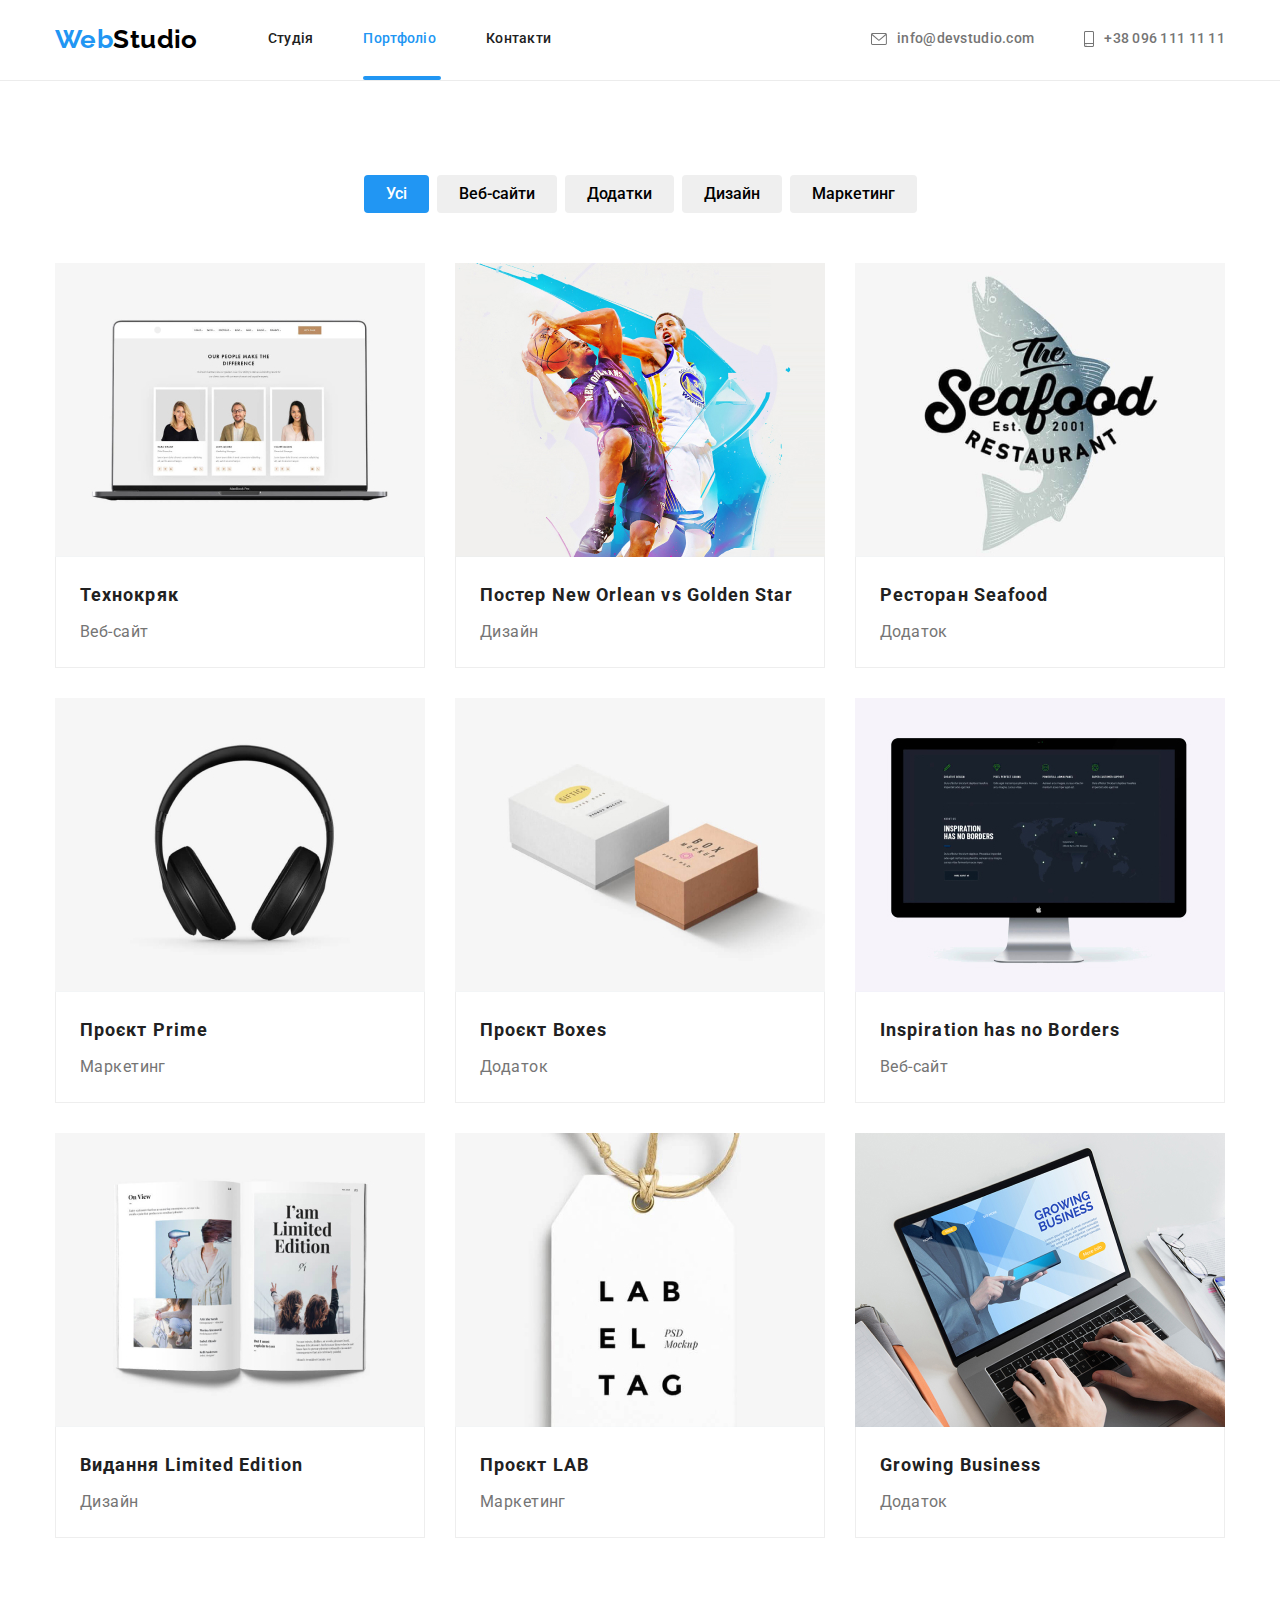
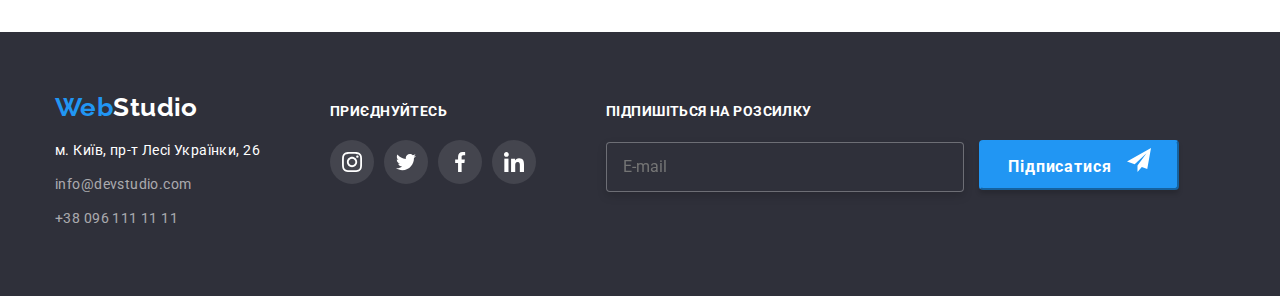
==== commit 0a977dac: "виправила розсилку" ====
--- a/portfolio.html
+++ b/portfolio.html
@@ -281,19 +281,19 @@
             <!--Розсилка-->
             <div>
                 <h2 class="footer-email-title">Підпишіться на розсилку</h2>
-                <span class="footer-email-input-wrapper">
+                <form class="footer-email-modal-form">
                     <input type="text"
                     class="footer-email-input-form"
                     required pattern="[a-z]+"
                     name="user_name"
                     placeholder="E-mail"/>
-                    <button type="submit" class="footer-email-button-submit">
-                        Підписатися
-                        <svg aria-label="іконка повідомлення" class="footer-email-input-form-icon" width="24" height="24">
-                            <use href="./images/sprite.svg#icon-send"></use>
-                        </svg>
+                    <button type="submit" class="footer-email-button-submit">                         
+                            Підписатися
+                            <svg aria-label="іконка повідомлення" class="footer-email-input-form-icon" width="24" height="24">
+                                <use href="./images/sprite.svg#icon-telegram"></use>
+                            </svg>
                     </button>
-                </span>    
+                </form>    
             </div>                          
         </div>       
     </footer>     
--- a/css/styles.css
+++ b/css/styles.css
@@ -722,12 +722,12 @@
     margin-bottom: 20px;
 }
 
-.footer-email-input-wrapper {
+.footer-email-modal-form {
     position: relative;
     display: block;
 }
 
-.footer-email-input-form{
+.footer-email-input-form {
     width: 358px;
     height: 50px;
     background: #2F303A;
@@ -744,7 +744,12 @@
     color: rgba(255, 255, 255, 0.6);
 }
 
-.footer-email-button-submit{
+.footer-email-input-form:focus{
+    outline: none;
+    border-color:#2196F3;
+}
+
+.footer-email-button-submit {
     width: 200px;
     height: 50px;
     background: #2196F3;
@@ -759,9 +764,12 @@
     text-align: center;
     letter-spacing: 0.06em;
     color: #FFFFFF;
-}
-
-.footer-email-input-form-icon{
+    transition: border-color 250ms cubic-bezier(0.4, 0, 0.2, 1);
+    transition: color 250ms cubic-bezier(0.4, 0, 0.2, 1)
+}
+
+.footer-email-input-form-icon {
+    margin-left: 10px;
     fill: #FFFFFF;
 }
 
@@ -782,7 +790,7 @@
     transition: opasity 250ms cubic-bezier(0.4, 0, 0.2, 1), visibility 250ms cubic-bezier(0.4, 0, 0.2, 1);
 }
 
-.backdrop.is-hidden{
+.backdrop.is-hidden {
     visibility: hidden;
     opacity: 0;
     pointer-events: none;
@@ -790,7 +798,7 @@
 
 /*--MODAL WINDOW--*/
 
-.modal{
+.modal {
     position: absolute; 
     width: 528px;
     height: 581px;
@@ -843,7 +851,7 @@
 .modal-form-input-icon {
     position: absolute;
     top: 25%;
-    left: 12px;
+    left: 15px;
     transform: translate(-25%);
     display: block;
     width: 18px;
@@ -881,20 +889,22 @@
 .modal-form-message:focus {
     outline: none;
     border-color:#2196F3;
+    color: #212121;
 }
 
 .modal-form-message::placeholder {
-    text-transform: uppercase;
     color: rgba(117, 117, 117, 0.5);
 }
 
 .modal-form-own-checkbox {
-    width: 20px;
-    height: 20px;
+    width: 16px;
+    height: 15px;
     border: 1px solid #212121;
     border-radius: 4px;
     margin-right: 10px;
     cursor: pointer;
+    background: #FFFFFF;
+    border-radius: 2px;
 }
 
 .modal-form-own-checkbox-icon {
@@ -904,6 +914,8 @@
 
 .modal-form-check:checked + .modal-form-own-checkbox {
     background-color:#2196F3;
+    border-color: #2196F3;
+    border-radius: 2px;
 }
 
 .modal-form-check:checked + .modal-form-own-checkbox .modal-form-own-checkbox-icon {
@@ -911,10 +923,24 @@
     fill: #FFFFFF;
 }
 
+.modal-form-own-checkbox-terms {
+    color: #2196F3;
+}
+
 .modal-form-check-field {
     display: flex;
     align-items: center;
-    margin-bottom: 20px;
+    margin-left: auto;
+    margin-right: auto;
+    margin-bottom: 30px;
+    font-family: 'Roboto';
+    font-style: normal;
+    font-weight: 400;
+    font-size: 14px;
+    line-height: 1.71;
+    /* identical to box height, or 171% */
+    letter-spacing: 0.03em;
+    color: #757575;
 }
 
 .modal-form-check {
@@ -944,8 +970,8 @@
 
 .modal-close-btn {
     position: absolute;
-    top: 3px;
-    right: 4px;
+    top: 8px;
+    right: 8px;
     display: flex;
     align-items: center;
     justify-content: center;
